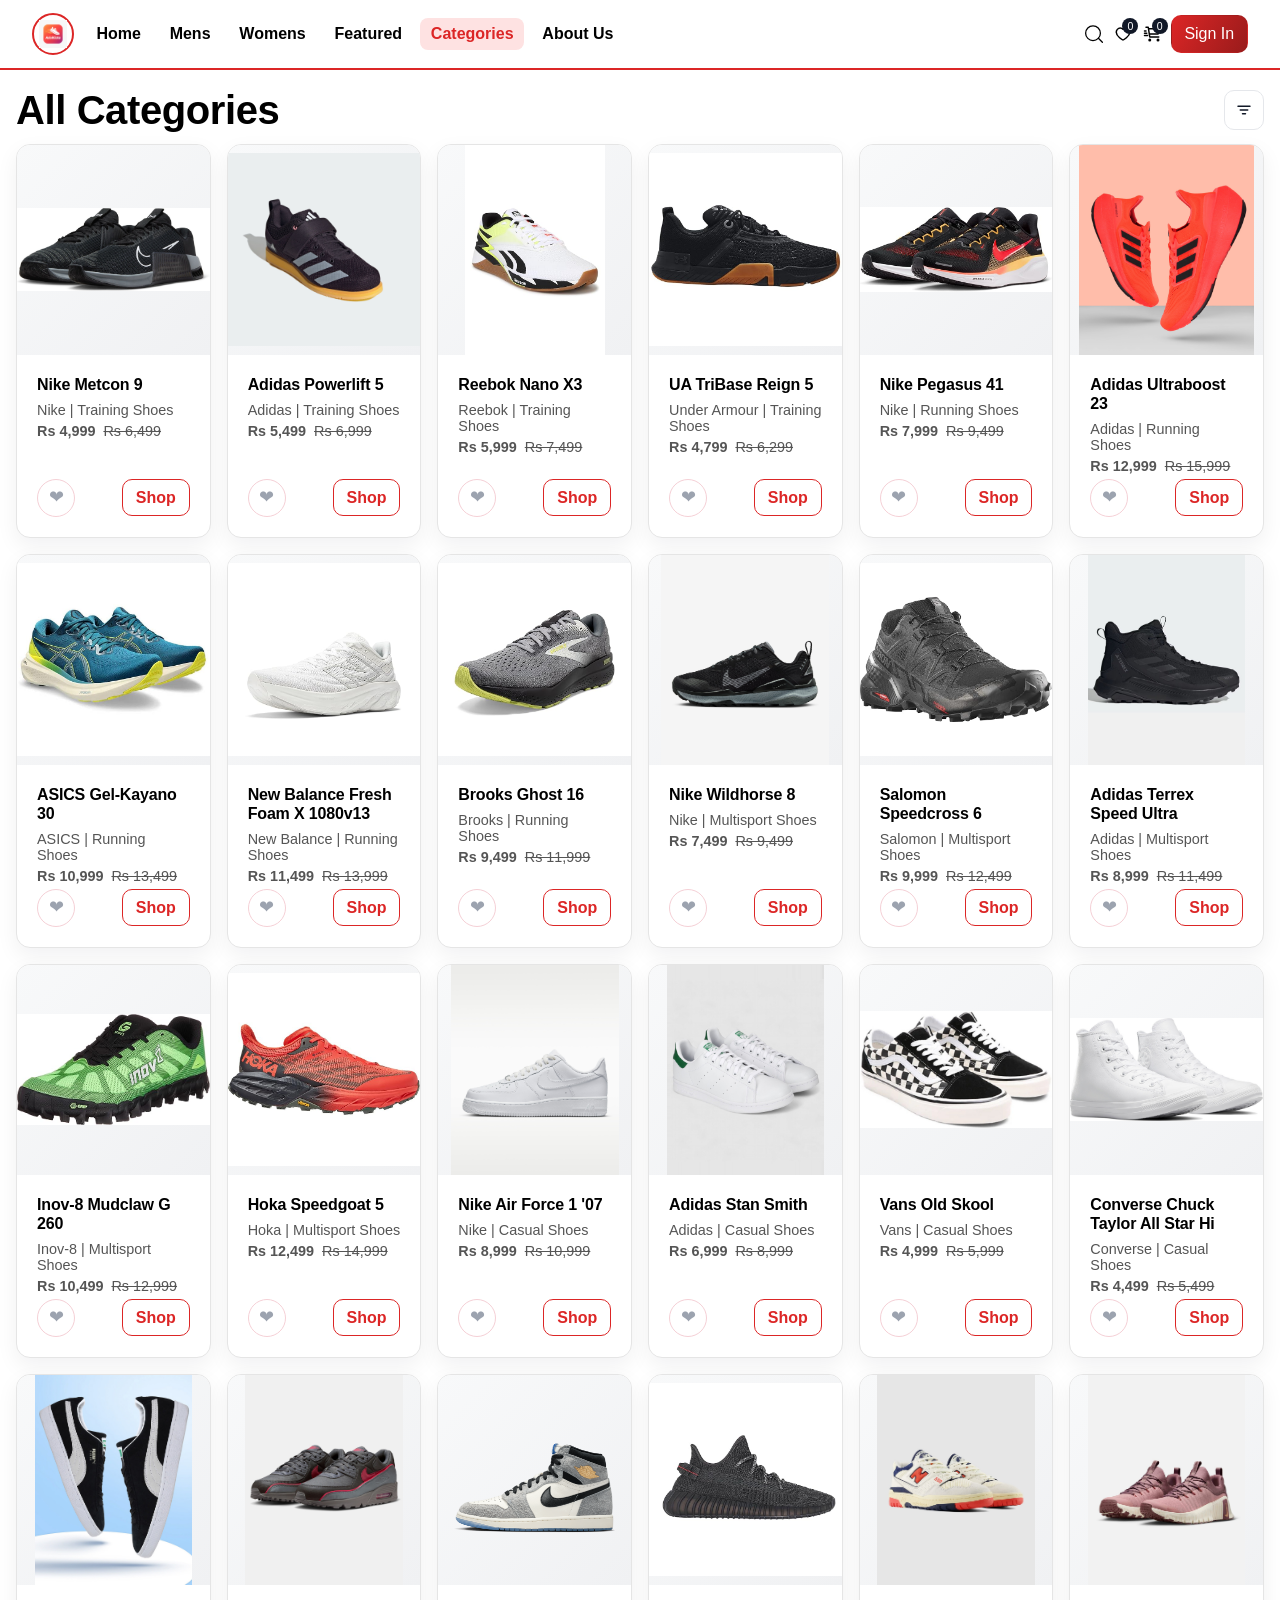
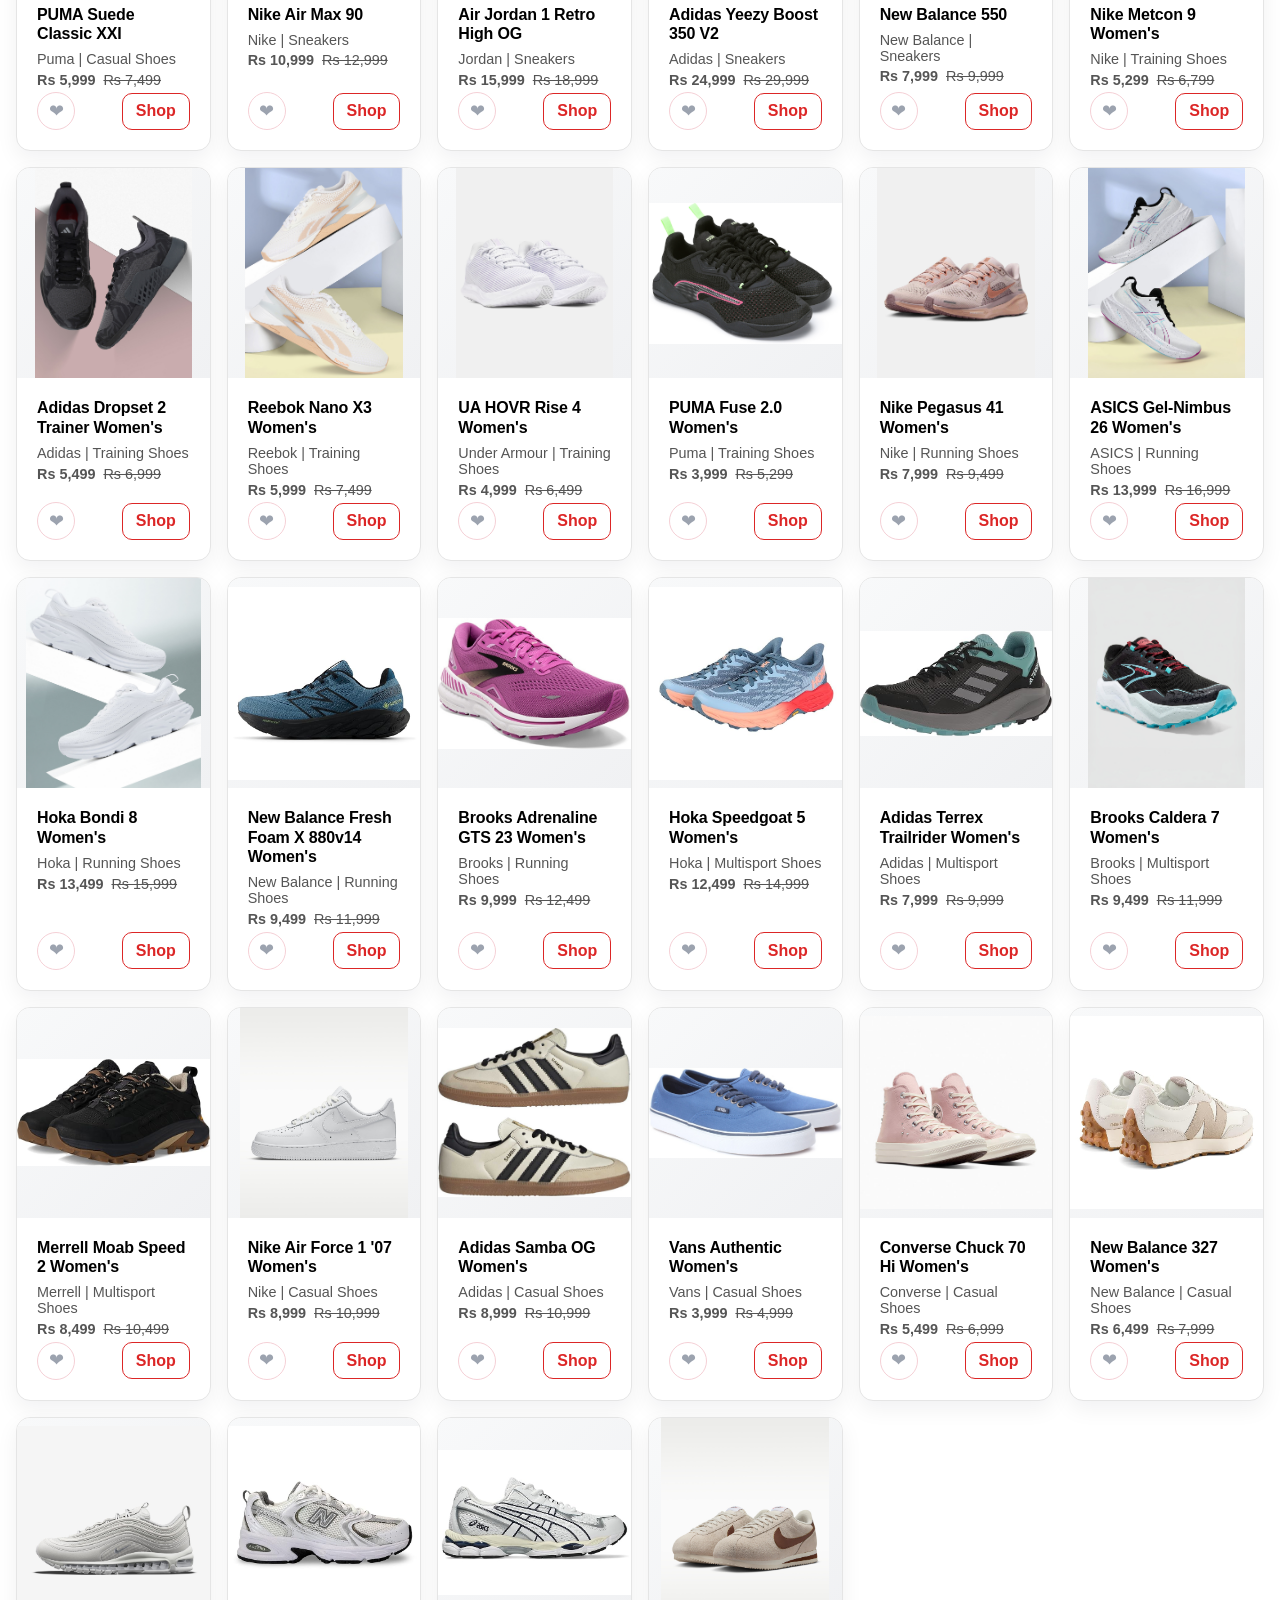
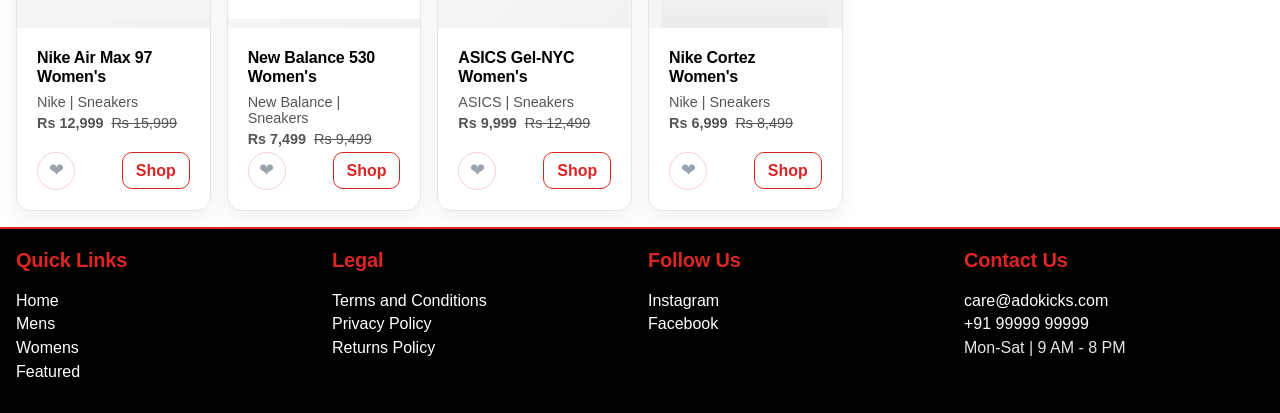
==== categories.html @ ba7ba2c5 "adokicks first commit" ====
<!DOCTYPE html>
<html lang="en">
<head>
  <meta charset="UTF-8">
  <meta name="viewport" content="width=device-width, initial-scale=1.0">
  <meta name="description" content="Browse Adokicks shoes by category.">
  <title>Adokicks | Categories</title>
  <link rel="icon" type="image/png" href="adokicks.png">
  <link rel="stylesheet" href="css/styles.css">
  <script src="js/app.js" defer></script>
</head>
<body data-page="categories">
  <a class="skip-link" href="#main-content">Skip to main content</a>
  <header id="app-header" role="banner" aria-label="Site header"></header>
  <main id="main-content" role="main" aria-label="Categories listing">
    <section class="catalog-layout" aria-label="All shoes catalog">
      <aside id="filter-panel" class="filter-panel" aria-label="Filter products"></aside>
      <section id="product-grid-section" aria-label="All products">
        <h1>All Categories</h1>
        <div id="product-grid" class="product-grid" role="list" aria-label="All shoes results"></div>
      </section>
    </section>
  </main>
  <footer id="app-footer" role="contentinfo" aria-label="Site footer"></footer>
</body>
</html>
---- css/styles.css ----
:root {
  --bg: #ffffff;
  --surface: #ffffff;
  --ink: #000000;
  --muted: #555555;
  --accent: #dc2626;
  --accent-dark: #991b1b;
  --warm: #dc2626;
  --line: #e5e5e5;
  --success: #1db758;
  --danger: #dc2626;
  --header-offset: 78px;
  --radius: 14px;
  --shadow: 0 12px 30px rgba(0, 0, 0, 0.15);
}

* {
  box-sizing: border-box;
}

html,
body {
  margin: 0;
  padding: 0;
  font-family: "Inter", -apple-system, BlinkMacSystemFont, "Segoe UI", sans-serif;
  background: #ffffff;
  color: var(--ink);
  min-height: 100%;
  overflow-x: hidden;
}

body {
  padding-top: var(--header-offset);
  min-height: 100svh;
  display: flex;
  flex-direction: column;
}

body.menu-open,
body.search-open {
  overflow: hidden;
}

img,
video {
  max-width: 100%;
  display: block;
}

button,
input,
select {
  font: inherit;
}

h1,
h2,
h3 {
  line-height: 1.2;
  font-weight: 700;
  letter-spacing: -0.01em;
}

h1 {
  font-size: clamp(1.75rem, 4vw, 2.5rem);
}

h2 {
  font-size: clamp(1.5rem, 3vw, 2rem);
}

h3 {
  font-size: clamp(1rem, 2vw, 1.25rem);
}

main {
  max-width: min(1480px, calc(100vw - 2rem));
  margin: 0 auto;
  padding: 1rem;
  flex: 1 0 auto;
  width: 100%;
}

.page-hero {
  margin-bottom: 1rem;
  padding: 1.1rem 1.2rem;
  border: 1px solid var(--line);
  border-radius: 18px;
  background: linear-gradient(135deg, #fff 0%, #fff5f5 100%);
  box-shadow: var(--shadow);
}

.page-hero h1,
.page-hero h2,
.page-hero p {
  margin: 0;
}

.eyebrow {
  text-transform: uppercase;
  letter-spacing: 0.12em;
  font-size: 0.72rem;
  font-weight: 700;
  color: var(--accent);
  margin-bottom: 0.35rem !important;
}

.page-subtitle {
  margin-top: 0.4rem !important;
  color: var(--muted);
  max-width: 60ch;
}

.checkout-hero,
.orders-hero {
  display: grid;
  gap: 0.35rem;
}

a {
  color: inherit;
  text-decoration: none;
}

.skip-link {
  position: absolute;
  left: -1000px;
  top: 0;
  background: var(--ink);
  color: #fff;
  padding: 0.5rem 0.75rem;
  z-index: 1001;
}

.skip-link:focus {
  left: 0.5rem;
  top: 0.5rem;
}

.search-backdrop,
.search-pop {
  position: fixed;
  z-index: 1102;
}

.search-backdrop {
  inset: 0;
  background: rgba(15, 23, 42, 0.42);
  backdrop-filter: blur(3px);
  z-index: 1101;
}

.search-pop {
  width: min(720px, calc(100vw - 2rem));
  left: 50%;
  top: calc(var(--header-offset) + 0.75rem);
  transform: translateX(-50%);
  padding: 0.9rem;
  border-radius: 16px;
  background: var(--surface);
  border: 1px solid var(--line);
  box-shadow: 0 16px 32px rgba(0, 0, 0, 0.08);
  display: grid;
  gap: 0.85rem;
}

.search-pop form,
.search-pop {
  min-width: 0;
}

.search-pop-head {
  display: flex;
  justify-content: space-between;
  gap: 0.85rem;
  align-items: flex-start;
}

.search-pop-kicker {
  margin: 0 0 0.25rem;
  text-transform: uppercase;
  letter-spacing: 0.14em;
  font-size: 0.68rem;
  font-weight: 700;
  color: var(--accent);
}

.search-pop-head h2 {
  margin: 0;
  font-size: 1.2rem;
}

.search-close-btn {
  flex: 0 0 auto;
}

.search-input-label {
  display: block;
  margin-bottom: 0.4rem;
  font-size: 0.88rem;
  font-weight: 700;
  color: #111827;
}

.search-input-shell {
  display: grid;
  grid-template-columns: 20px 1fr;
  gap: 0.55rem;
  align-items: center;
  border: 1px solid var(--line);
  border-radius: 12px;
  background: #fff;
  padding: 0.7rem 0.85rem;
}

.search-input-icon {
  width: 18px;
  height: 18px;
  object-fit: contain;
  opacity: 0.8;
}

.search-pop input {
  width: 100%;
  border: 0;
  border-radius: 0;
  padding: 0.45rem 0;
  outline: none;
  background: transparent;
}

.search-pop input:focus {
  outline: none;
}

.search-pop-actions {
  display: flex;
  gap: 0.65rem;
  flex-wrap: wrap;
}

.search-pop-actions .btn-primary {
  min-width: 120px;
}

.quick-results {
  margin-top: 0.25rem;
  max-height: 52vh;
  overflow: auto;
  display: grid;
  gap: 0.45rem;
}

.quick-item {
  border: 1px solid var(--line);
  border-radius: 12px;
  padding: 0.7rem;
  display: grid;
  grid-template-columns: 54px 1fr auto;
  gap: 0.75rem;
  align-items: center;
  background: #fff;
}

.quick-item img {
  width: 54px;
  height: 54px;
  object-fit: contain;
  object-position: center;
  background: #f8fafc;
  border-radius: 8px;
}

.search-empty {
  margin: 0;
  color: var(--muted);
  padding: 0.25rem 0;
}

.page-hero h1,
.page-hero h2,
.page-hero p {
  margin: 0;
}

.eyebrow {
  text-transform: uppercase;
  letter-spacing: 0.12em;
  font-size: 0.72rem;
  font-weight: 700;
  color: var(--accent);
  margin-bottom: 0.35rem !important;
}

.page-subtitle {
  margin-top: 0.4rem !important;
  color: var(--muted);
  max-width: 60ch;
}

.checkout-hero,
.orders-hero {
  display: grid;
  gap: 0.35rem;
}


a {
  color: inherit;
  text-decoration: none;
}

button,
input,
select {
  font: inherit;
}

.skip-link {
  position: absolute;
  left: -1000px;
  top: 0;
  background: var(--ink);
  color: #fff;
  padding: 0.5rem 0.75rem;
  z-index: 1001;
}

.skip-link:focus {
  left: 0.5rem;
  top: 0.5rem;
}

.site-header {
  position: fixed;
  top: 0;
  left: 0;
  right: 0;
  width: 100%;
  z-index: 1000;
  backdrop-filter: blur(10px);
  background: rgba(255, 255, 255, 0.95);
  border-bottom: 2px solid #dc2626;
}

.nav-inner,
.featured-container,
.footer-inner {
  width: min(100%, 1480px);
}

.nav-inner {
  max-width: min(1480px, calc(100vw - 2rem));
  margin: 0 auto;
  padding: 0.8rem 1rem;
  display: flex;
  align-items: center;
  justify-content: space-between;
  gap: 0.75rem;
}

.nav-brand {
  display: flex;
  align-items: center;
  gap: 0.65rem;
  min-width: 0;
}

.nav-desktop {
  display: flex;
  align-items: center;
  justify-content: space-between;
  gap: 1rem;
  flex: 1;
  min-width: 0;
}

.nav-mobile-actions {
  display: none;
  align-items: center;
  gap: 0.35rem;
  margin-left: auto;
}

.nav-links,
.nav-actions {
  display: flex;
  align-items: center;
  gap: 0.5rem;
}

.logo-link {
  display: inline-flex;
  align-items: center;
  justify-content: center;
  width: 42px;
  height: 42px;
  border-radius: 50%;
  border: 2px solid #dc2626;
  background: var(--surface);
}

.logo-link img {
  width: 28px;
  height: 28px;
  object-fit: contain;
}

.menu-toggle {
  display: none;
  width: 42px;
  height: 42px;
  border: 1px solid #f3cccc;
  border-radius: 12px;
  background: #fff;
  color: #991b1b;
  padding: 0;
}

.menu-toggle-lines {
  display: grid;
  gap: 4px;
  width: 18px;
}

.menu-toggle-lines span {
  height: 2px;
  border-radius: 999px;
  background: currentColor;
}

.nav-link {
  padding: 0.45rem 0.65rem;
  border-radius: 8px;
  color: #000000;
  font-weight: 600;
}

.nav-link.active,
.nav-link:hover,
.icon-btn:hover {
  background: #fee2e2;
  color: #dc2626;
}

.icon-btn,
.btn-primary,
.btn-secondary,
.btn-outline {
  border: 1px solid transparent;
  border-radius: 10px;
  padding: 0.55rem 0.8rem;
  cursor: pointer;
}

.icon-btn {
  background: transparent;
}

.nav-icon-btn {
  width: auto;
  height: auto;
  border-radius: 0;
  border: 0;
  color: #000000;
  background: transparent;
  display: inline-flex;
  align-items: center;
  justify-content: center;
  position: relative;
  font-size: 1rem;
  padding: 0.1rem;
}

.nav-icon-btn:hover {
  background: transparent;
}

.nav-mobile-icon {
  width: 38px;
  height: 38px;
  border-radius: 10px;
}

.nav-auth-icon .nav-icon-svg {
  width: 20px;
  height: 20px;
}

.mobile-menu-backdrop {
  position: fixed;
  inset: 0;
  background: rgba(15, 23, 42, 0.4);
  backdrop-filter: blur(2px);
  z-index: 1004;
}

.mobile-menu {
  position: fixed;
  left: 0;
  right: 0;
  top: var(--header-offset);
  max-height: calc(100vh - var(--header-offset));
  overflow: auto;
  z-index: 1008;
  background: #ffffff;
  border-bottom: 1px solid var(--line);
  box-shadow: 0 18px 36px rgba(15, 23, 42, 0.18);
  padding: 1rem;
  display: grid;
  gap: 1rem;
}

.mobile-menu-head {
  display: flex;
  justify-content: space-between;
  align-items: flex-start;
  gap: 0.75rem;
}

.mobile-menu-kicker {
  margin: 0 0 0.2rem;
  color: var(--accent);
  text-transform: uppercase;
  letter-spacing: 0.12em;
  font-size: 0.72rem;
  font-weight: 700;
}

.mobile-menu-head h2 {
  margin: 0;
}

.mobile-menu-links,
.mobile-menu-actions {
  display: grid;
  gap: 0.5rem;
}

.mobile-menu-link,
.mobile-menu-action {
  display: flex;
  align-items: center;
  justify-content: space-between;
  width: 100%;
  border: 1px solid var(--line);
  border-radius: 12px;
  background: #fff;
  padding: 0.9rem 1rem;
  color: #111827;
  font-weight: 700;
}

.mobile-menu-action.primary {
  background: linear-gradient(120deg, var(--accent), var(--accent-dark));
  color: #fff;
  border-color: transparent;
}

.mobile-menu-action.danger {
  border-color: #fca5a5;
  color: #991b1b;
}

.filter-mobile-bar {
  display: none;
}

.filter-mobile-actions {
  display: flex;
  align-items: center;
  gap: 0.45rem;
}

.filter-close-btn {
  padding: 0.38rem 0.62rem;
  border-radius: 999px;
  border-color: #cbd5e1;
  color: #334155;
  font-weight: 600;
  font-size: 0.82rem;
}

.filter-close-btn:hover {
  border-color: #94a3b8;
  color: #0f172a;
}

.filter-toggle-btn {
  white-space: nowrap;
}

.nav-icon-svg {
  width: 18px;
  height: 18px;
  object-fit: contain;
  display: block;
}

.icon-count {
  position: absolute;
  top: -5px;
  right: -5px;
  min-width: 16px;
  height: 16px;
  border-radius: 999px;
  font-size: 0.66rem;
  display: inline-grid;
  place-items: center;
  background: #111827;
  color: #fff;
  padding: 0 3px;
}

.btn-primary {
  background: linear-gradient(120deg, var(--accent), var(--accent-dark));
  color: #fff;
}

.btn-primary:hover {
  filter: brightness(1.05);
}

.btn-secondary {
  background: #ffffff;
  border-color: #dc2626;
  color: #dc2626;
  font-weight: 600;
}

.btn-outline {
  border-color: var(--line);
  background: transparent;
}

main {
  max-width: 1300px;
  margin: 0 auto;
  padding: 1rem;
}

h1,
h2,
h3 {
  line-height: 1.2;
  font-weight: 700;
  letter-spacing: -0.01em;
}

h1 {
  font-size: clamp(1.75rem, 4vw, 2.5rem);
}

h2 {
  font-size: clamp(1.5rem, 3vw, 2rem);
}

h3 {
  font-size: clamp(1rem, 2vw, 1.25rem);
}

.hero {
  border-radius: 18px;
  overflow: hidden;
  position: relative;
  min-height: 437px;
  box-shadow: var(--shadow);
  margin-bottom: 1.5rem;
}

.hero video {
  width: 100%;
  height: 100%;
  object-fit: cover;
  position: absolute;
  inset: 0;
}

.hero-overlay {
  position: relative;
  z-index: 2;
  padding: 2.2rem;
  min-height: 437px;
  background: linear-gradient(115deg, rgba(0, 0, 0, 0.75), rgba(220, 38, 38, 0.5));
  color: #fff;
  display: grid;
  align-content: end;
  gap: 0.35rem;
}

.hero-controls {
  display: flex;
  gap: 0.5rem;
}

.hero-overlay h1 {
  margin: 0;
}

.hero-overlay p {
  margin: 0;
}

.icon-toggle-btn {
  width: 44px;
  height: 44px;
  border-radius: 999px;
  border: 1px solid rgba(255, 255, 255, 0.6);
  background: rgba(16, 185, 129, 0.22);
  color: #fff;
  font-size: 1.05rem;
  display: inline-grid;
  place-items: center;
}

.section-card {
  background: var(--surface);
  border: 1px solid var(--line);
  border-radius: var(--radius);
  box-shadow: var(--shadow);
  padding: 1rem;
  margin-bottom: 1.2rem;
}

.about-strip {
  background: #1f1f1f;
  border-color: #dc2626;
  color: #ffffff;
  border-width: 2px;
}

.about-strip h2 {
  background: linear-gradient(90deg, #ffffff 0%, #dc2626 100%);
  -webkit-background-clip: text;
  -webkit-text-fill-color: transparent;
  background-clip: text;
  text-decoration: none;
  font-size: 1.8rem;
}

.about-strip p {
  color: #e5e5e5;
}

.trending-wrap {
  background: linear-gradient(135deg, #1f1f1f 0%, #2d2d2d 50%, #dc2626 100%);
  border-color: #dc2626;
}

.trending-wrap .trending-head h2 {
  color: #ffffff;
}

.trending-wrap .trending-head p {
  color: #e5e5e5;
}

.trending-head {
  display: flex;
  align-items: end;
  justify-content: space-between;
  gap: 1rem;
  margin-bottom: 0.9rem;
}

.trending-head h2 {
  margin: 0;
}

.trending-head p {
  margin: 0;
  color: var(--muted);
  font-weight: 600;
}

.trending-wrap .product-grid,
.trending-grid {
  grid-template-columns: repeat(4, minmax(0, 1fr));
}

.product-grid,
.featured-grid {
  display: grid;
  grid-template-columns: repeat(auto-fit, minmax(190px, 1fr));
  gap: 1rem;
}

.featured-grid {
  grid-template-columns: repeat(auto-fit, minmax(280px, 1fr));
  gap: 1.5rem;
}

/* Featured Section Styles */
.featured-section {
  background: linear-gradient(135deg, #f8f9fa 0%, #ffffff 100%);
  padding: 3rem 1rem;
  min-height: 100vh;
}

.featured-container {
  max-width: 1300px;
  margin: 0 auto;
}

.featured-hero {
  text-align: center;
  margin-bottom: 3rem;
  animation: fadeInDown 0.8s ease-out;
}

.featured-title {
  font-family: "Playfair Display", Georgia, serif;
  font-size: clamp(2rem, 5vw, 3.5rem);
  font-weight: 800;
  letter-spacing: -0.02em;
  margin: 0 0 0.5rem 0;
  background: linear-gradient(135deg, #dc2626 0%, #991b1b 100%);
  -webkit-background-clip: text;
  -webkit-text-fill-color: transparent;
  background-clip: text;
}

.featured-subtitle {
  font-size: 1.1rem;
  color: var(--muted);
  font-weight: 500;
  letter-spacing: 0.3px;
  margin: 0;
  max-width: 600px;
  margin-left: auto;
  margin-right: auto;
}

@keyframes fadeInDown {
  from {
    opacity: 0;
    transform: translateY(-20px);
  }
  to {
    opacity: 1;
    transform: translateY(0);
  }
}

.product-card {
  background: var(--surface);
  border: 1px solid var(--line);
  border-radius: 14px;
  overflow: hidden;
  box-shadow: 0 8px 22px rgba(17, 24, 39, 0.06);
  display: flex;
  flex-direction: column;
  height: 100%;
  transition: all 0.3s cubic-bezier(0.4, 0, 0.2, 1);
  position: relative;
}

.product-card:hover {
  box-shadow: 0 20px 40px rgba(17, 24, 39, 0.15);
  transform: translateY(-8px);
  border-color: #dc2626;
}

.product-card a {
  display: block;
}

.product-card img {
  width: 100%;
  height: 210px;
  object-fit: contain;
  object-position: center;
  background: linear-gradient(135deg, #f8f9fa 0%, #f0f1f3 100%);
  transition: all 0.3s ease;
}

.product-card:hover img {
  transform: scale(1.05);
}

.product-content {
  padding: 1.25rem;
  display: flex;
  flex-direction: column;
  flex: 1;
}

.product-content h3 {
  margin: 0 0 0.5rem 0;
  font-size: 1rem;
  font-weight: 600;
  color: var(--ink);
  letter-spacing: -0.01em;
}

.product-content p {
  margin: 0 0 0.3rem 0;
  font-size: 0.9rem;
  color: var(--muted);
  font-weight: 500;
}

.product-content .card-actions-row {
  margin-bottom: 0;
}

.card-actions-row {
  justify-content: space-between;
  margin-top: auto;
  display: flex;
  gap: 0.5rem;
  align-items: center;
}

.heart-btn {
  width: 38px;
  height: 38px;
  border-radius: 999px;
  border: 1px solid #f5d0d6;
  background: #fff;
  color: #9ca3af;
  cursor: pointer;
  font-size: 1.1rem;
  display: inline-grid;
  place-items: center;
  transition: transform 0.2s ease, color 0.2s ease, border-color 0.2s ease, background 0.2s ease;
}

.heart-btn:hover {
  transform: translateY(-1px) scale(1.03);
}

.heart-btn.active {
  color: #dc2626;
  background: #fee2e2;
  border-color: #fca5a5;
}

.price-line {
  display: flex;
  align-items: center;
  gap: 0.5rem;
}

.old-price {
  text-decoration: line-through;
  color: var(--muted);
  font-size: 0.9rem;
}

.catalog-layout {
  display: grid;
  grid-template-columns: 280px 1fr;
  gap: 1rem;
}

.catalog-title-row {
  display: flex;
  align-items: center;
  justify-content: space-between;
  gap: 0.8rem;
  margin-bottom: 0.6rem;
}

.catalog-title-row h1 {
  margin: 0;
}

.catalog-filter-toggle {
  display: inline-flex;
  width: 40px;
  height: 40px;
  border-radius: 10px;
  border: 1px solid #e5e7eb;
  background: #fff;
  align-items: center;
  justify-content: center;
  cursor: pointer;
  transition: border-color 0.2s ease, box-shadow 0.2s ease, transform 0.2s ease;
}

.catalog-filter-toggle img {
  width: 18px;
  height: 18px;
}

.catalog-filter-toggle:hover {
  border-color: #f87171;
  transform: translateY(-1px);
}

.catalog-filter-toggle:focus-visible {
  outline: 2px solid rgba(220, 38, 38, 0.2);
  border-color: #dc2626;
}

.filter-panel {
  position: sticky;
  top: 82px;
  align-self: start;
  border: 1px solid var(--line);
  background: linear-gradient(180deg, #ffffff 0%, #fff7f7 100%);
  border-radius: 16px;
  padding: 1rem;
  box-shadow: 0 12px 26px rgba(17, 24, 39, 0.08);
  max-height: calc(100vh - 96px);
  overflow-y: auto;
}
.filter-panel-head-actions {
  display: flex;
  align-items: center;
  gap: 0.45rem;
}
.filter-panel-backdrop {
  position: fixed;
  inset: 0;
  background: rgba(15, 23, 42, 0.36);
  backdrop-filter: blur(2px);
  z-index: 1103;
}

.filter-panel::-webkit-scrollbar {
  width: 7px;
}

.filter-panel::-webkit-scrollbar-track {
  background: transparent;
}

.filter-panel::-webkit-scrollbar-thumb {
  background: #d1d5db;
  border-radius: 999px;
}

.filter-panel::-webkit-scrollbar-thumb:hover {
  background: #9ca3af;
}

.filter-panel-head {
  display: flex;
  justify-content: space-between;
  align-items: center;
  gap: 0.5rem;
  margin-bottom: 0.85rem;
}

.filter-panel-head h2 {
  margin: 0;
  font-size: 1.05rem;
}

.filter-reset-btn {
  padding: 0.38rem 0.62rem;
  border-radius: 999px;
  border-color: #f0b4b4;
  color: #991b1b;
  font-weight: 600;
  font-size: 0.82rem;
}

.filter-group {
  margin-bottom: 1rem;
}

.filter-group:last-child {
  margin-bottom: 0;
}

.filter-group h3 {
  margin: 0 0 0.5rem;
  font-size: 0.92rem;
  letter-spacing: 0.01em;
}

.filter-group-range {
  border: 1px solid #f2d1d1;
  border-radius: 12px;
  padding: 0.7rem;
  background: #fff;
}

.range-value {
  margin: 0 0 0.4rem;
  color: #b91c1c;
  font-weight: 700;
}

#max-price {
  width: 100%;
  accent-color: #dc2626;
}

.range-scale {
  margin-top: 0.3rem;
  display: flex;
  justify-content: space-between;
  color: #6b7280;
  font-size: 0.76rem;
}

.checkbox-list {
  display: grid;
  gap: 0.4rem;
}

.filter-options-inline {
  display: grid;
  grid-template-columns: repeat(3, minmax(0, 1fr));
}

.filter-options-grid {
  display: grid;
  grid-template-columns: repeat(2, minmax(0, 1fr));
}

.filter-chip {
  position: relative;
}

.filter-chip input {
  position: absolute;
  opacity: 0;
  pointer-events: none;
}

.filter-chip span {
  display: inline-flex;
  align-items: center;
  justify-content: center;
  width: 100%;
  min-height: 36px;
  border: 1px solid #e5e7eb;
  border-radius: 10px;
  background: #fff;
  color: #4b5563;
  font-size: 0.82rem;
  font-weight: 600;
  padding: 0.35rem 0.45rem;
  text-align: center;
  cursor: pointer;
  transition: all 0.18s ease;
}

.filter-chip input:checked + span {
  border-color: #dc2626;
  background: #fee2e2;
  color: #991b1b;
}

.filter-chip span:hover {
  border-color: #fca5a5;
}

#signup-form .signup-grid {
  display: grid;
  grid-template-columns: 1fr 1fr;
  gap: 0.55rem 0.65rem;
}

#signup-form .auth-field {
  display: grid;
  gap: 0.35rem;
}

.banner-row {
  display: grid;
  gap: 1rem;
  margin-bottom: 1rem;
}

.gender-banner {
  min-height: 420px;
  border-radius: 16px;
  overflow: hidden;
  position: relative;
  color: #fff;
  border: 3px solid #dc2626;
}

.gender-banner::before {
  content: "";
  position: absolute;
  inset: 0;
  z-index: 2;
  background: linear-gradient(120deg, rgba(0, 0, 0, 0.7), rgba(0, 0, 0, 0.5));
}

.gender-banner img {
  position: absolute;
  top: 0;
  bottom: 0;
  width: 56%;
  height: 100%;
  object-fit: contain;
  object-position: center;
  z-index: 1;
}

.men-banner img {
  right: 0;
}

.women-banner img {
  left: 0;
}

.gender-banner .banner-text {
  position: relative;
  z-index: 3;
  padding: 1.5rem;
  min-height: 380px;
  display: grid;
  align-content: end;
  background: transparent;
  text-align: left;
  max-width: 100%;
  width: 100%;
  text-shadow: 0 2px 10px rgba(0, 0, 0, 0.4);
}

.men-banner .banner-text {
  padding-right: 48%;
}

.women-banner .banner-text {
  padding-left: 48%;
  text-align: right;
  
}

.about-strip {
  min-height: 0;
  border-radius: 16px;
  overflow: hidden;
  position: static;
}

.about-strip-grid {
  position: static;
  inset: auto;
  display: grid;
  grid-template-columns: 1fr 1fr 1fr;
  gap: 0.7rem;
  margin: 0.9rem 0;
}

.about-image-panel {
  position: relative;
  min-height: 230px;
  border-radius: 12px;
  overflow: hidden;
}

.about-strip-grid img {
  width: 100%;
  height: 100%;
  object-fit: cover;
  object-position: center;
  background: rgba(0, 0, 0, 0.18);
  filter: brightness(0.78) contrast(1.05);
}

.about-image-panel span {
  position: absolute;
  left: 50%;
  top: 50%;
  transform: translate(-50%, -50%);
  color: #fff;
  font-weight: 800;
  font-size: 1.4rem;
  letter-spacing: 0.05em;
  text-shadow: 0 4px 12px rgba(0, 0, 0, 0.8), 0 2px 4px rgba(0, 0, 0, 0.6);
  padding: 0.8rem 1.2rem;
  border-radius: 0;
  white-space: nowrap;
  text-align: center;
  background: transparent;
}

.about-strip-text {
  position: static;
  z-index: auto;
  color: inherit;
  padding: 0;
  max-width: none;
}

.benefits {
  display: grid;
  grid-template-columns: repeat(4, minmax(120px, 1fr));
  gap: 1rem;
}

.benefit {
  border: 2px solid #dc2626;
  border-radius: 12px;
  padding: 0.9rem;
  background: #ffffff;
  box-shadow: 0 4px 12px rgba(220, 38, 38, 0.1);
}

.benefit h3 {
  display: flex;
  align-items: center;
  justify-content: space-between;
  gap: 0.45rem;
  color: #dc2626;
  margin-bottom: 0.5rem;
}

.benefit-icon {
  width: 48px;
  height: 48px;
  flex-shrink: 0;
}

.benefit p {
  color: #555555;
  margin: 0;
}

.site-footer {
  border-top: 2px solid #dc2626;
  margin-top: 0;
  background: #000000;
  color: #e5e5e5;
}

.footer-inner {
  max-width: 1300px;
  margin: 0 auto;
  padding: 1.2rem 1rem 2rem;
  display: grid;
  grid-template-columns: repeat(4, 1fr);
  gap: 1rem;
}

.footer-inner h3 {
  margin-top: 0;
  color: #dc2626;
}

.footer-inner ul {
  list-style: none;
  margin: 0;
  padding: 0;
  display: grid;
  gap: 0.35rem;
}

.site-footer a {
  color: #ffffff;
}

.site-footer a:hover {
  color: #dc2626;
}


.cart-drawer,
.profile-menu {
  position: fixed;
  background: var(--surface);
  border: 1px solid var(--line);
  border-radius: 12px;
  box-shadow: var(--shadow);
  z-index: 1100;
}

.cart-drawer {
  right: 0;
  top: 0;
  width: min(420px, 95vw);
  height: 100vh;
  border-radius: 0;
  border: none;
  box-shadow: -4px 0 20px rgba(0, 0, 0, 0.15);
  display: grid;
  grid-template-rows: auto 1fr auto;
  animation: slideInRight 0.3s ease-out;
  z-index: 1100;
}

.cart-drawer.hidden {
  animation: slideOutRight 0.3s ease-out forwards;
}

@keyframes slideInRight {
  from {
    transform: translateX(100%);
    opacity: 0;
  }
  to {
    transform: translateX(0);
    opacity: 1;
  }
}

@keyframes slideOutRight {
  from {
    transform: translateX(0);
    opacity: 1;
  }
  to {
    transform: translateX(100%);
    opacity: 0;
  }
}

.drawer-head {
  padding: 1.25rem;
  border-bottom: 1px solid var(--line);
  display: flex;
  justify-content: space-between;
  align-items: center;
  background: linear-gradient(135deg, #f8f9fa 0%, #ffffff 100%);
}

.drawer-head-content {
  display: flex;
  align-items: center;
  gap: 0.75rem;
}

.drawer-head h2 {
  margin: 0;
  font-size: 1.25rem;
  font-weight: 700;
}

.cart-count-badge {
  background: #dc2626;
  color: #fff;
  border-radius: 999px;
  width: 24px;
  height: 24px;
  display: inline-flex;
  align-items: center;
  justify-content: center;
  font-size: 0.75rem;
  font-weight: 700;
}

.btn-close {
  width: 36px;
  height: 36px;
  border-radius: 6px;
  border: 1px solid var(--line);
  background: #fff;
  cursor: pointer;
  font-size: 1.25rem;
  display: flex;
  align-items: center;
  justify-content: center;
  transition: all 0.2s ease;
}

.btn-close:hover {
  background: #f5f5f5;
  border-color: #dc2626;
}

.drawer-foot {
  padding: 1.25rem;
  border-top: 1px solid var(--line);
  border-bottom: 0;
  background: #f8f9fa;
  display: grid;
  gap: 0.75rem;
}

.cart-items {
  overflow-y: auto;
  height: 100%;
  min-height: 0;
  max-height: none;
  align-content: start;
  grid-auto-rows: max-content;
  padding: 0.9rem;
  display: grid;
  gap: 0.5rem;
}

.cart-items::-webkit-scrollbar {
  width: 6px;
}

.cart-items::-webkit-scrollbar-track {
  background: transparent;
}

.cart-items::-webkit-scrollbar-thumb {
  background: #d1d5db;
  border-radius: 3px;
}

.cart-items::-webkit-scrollbar-thumb:hover {
  background: #9ca3af;
}

.empty-cart {
  display: flex;
  flex-direction: column;
  align-items: center;
  justify-content: center;
  height: 100%;
  text-align: center;
  color: var(--muted);
  padding: 2rem;
}

.empty-cart p {
  margin: 0.5rem 0;
  font-size: 1rem;
}

.empty-cart-subtext {
  font-size: 0.9rem !important;
  color: #9ca3af !important;
}

.cart-item {
  display: grid;
  grid-template-columns: 84px 1fr;
  gap: 0.8rem;
  padding: 0.7rem 0.75rem;
  border: 1px solid var(--line);
  border-radius: 12px;
  background: #fff;
  transition: all 0.2s ease;
  height: 130px;
  min-height: 130px;
  max-height: 130px;
  overflow: hidden;
}

.cart-item:hover {
  box-shadow: 0 2px 8px rgba(0, 0, 0, 0.08);
  border-color: #dc2626;
}

.cart-item-image {
  width: 84px;
  height: 84px;
  border-radius: 10px;
  overflow: hidden;
  background: #f8fafc;
  display: flex;
  align-items: center;
  justify-content: center;
  flex-shrink: 0;
}

.cart-item img {
  width: 100%;
  height: 100%;
  object-fit: contain;
  object-position: center;
}

.cart-item-content {
  display: grid;
  grid-template-rows: auto auto 1fr;
  gap: 0.45rem;
  min-width: 0;
  padding-bottom: 0.28rem;
}

.cart-item-header {
  display: flex;
  justify-content: space-between;
  align-items: flex-start;
  gap: 0.5rem;
}

.cart-item-header h3 {
  margin: 0;
  font-size: 0.92rem;
  font-weight: 600;
  line-height: 1.25;
  min-height: calc(0.92rem * 1.25 * 2);
  overflow: hidden;
  line-clamp: 2;
  display: -webkit-box;
  -webkit-line-clamp: 2;
  -webkit-box-orient: vertical;
}

.btn-remove {
  background: transparent;
  border: 1px solid #fee2e2;
  color: #dc2626;
  width: 24px;
  height: 24px;
  border-radius: 6px;
  cursor: pointer;
  font-size: 0.75rem;
  display: flex;
  align-items: center;
  justify-content: center;
  transition: all 0.2s ease;
  flex-shrink: 0;
  padding: 0;
}

.btn-remove:hover {
  background: #fee2e2;
}

.cart-item-meta {
  margin: 0;
  font-size: 0.82rem;
  color: var(--muted);
  line-height: 1.3;
}

.cart-item-footer {
  display: flex;
  justify-content: space-between;
  align-items: flex-end;
  gap: 0.55rem;
  margin: 0 0 0.2rem;
}

.qty-control {
  display: inline-flex;
  align-items: center;
  gap: 0.25rem;
  border: 1px solid var(--line);
  border-radius: 8px;
  background: #fff;
  padding: 0.25rem;
  margin-bottom: 0;
}

.qty-control button {
  width: 30px;
  height: 30px;
  border-radius: 4px;
  border: none;
  background: transparent;
  cursor: pointer;
  font-size: 1rem;
  color: var(--ink);
  display: flex;
  align-items: center;
  justify-content: center;
  transition: all 0.2s ease;
}

.qty-control button:hover {
  background: #f0f1f3;
  color: #dc2626;
}

.qty-value {
  display: inline-block;
  width: 26px;
  text-align: center;
  font-weight: 600;
  font-size: 0.88rem;
}

.cart-item-price {
  text-align: right;
  min-width: 78px;
  padding-left: 0.2rem;
}

.price-unit {
  margin: 0;
  font-size: 0.76rem;
  color: var(--muted);
}

.price-total {
  margin: 0;
  font-size: 0.98rem;
  font-weight: 700;
  color: #dc2626;
  line-height: 1.1;
}

.cart-summary {
  display: grid;
  gap: 0.5rem;
  padding-bottom: 0.75rem;
  border-bottom: 1px solid var(--line);
}

.summary-row {
  display: flex;
  justify-content: space-between;
  align-items: center;
  font-size: 0.95rem;
}

.summary-row strong {
  font-weight: 700;
  color: var(--ink);
}

.btn-checkout {
  width: 100%;
  padding: 0.9rem 1rem;
  font-size: 1rem;
  font-weight: 600;
}

.toast-wrap {
  position: fixed;
  right: 1rem;
  top: 1rem;
  z-index: 1200;
  display: grid;
  gap: 0.5rem;
}

.toast {
  padding: 0.75rem;
  border-radius: 10px;
  color: #fff;
  box-shadow: var(--shadow);
  max-width: 340px;
  background-color: #b91c1c;
}

.toast.error {
  background: var(--danger);
}

.toast.success {
  background: var(--success);
}

.product-detail {
  display: grid;
  grid-template-columns: 1fr 1fr;
  gap: 1rem;
  align-items: start;
}

.gallery {
  background: var(--surface);
  border: 1px solid var(--line);
  border-radius: 14px;
  overflow: hidden;
}

.gallery-main {
  position: relative;
}

.gallery-main img {
  width: 100%;
  height: 420px;
  object-fit: contain;
  object-position: center;
  background: #f8fafc;
}

.gallery-nav {
  position: absolute;
  inset: auto 0.4rem 0.4rem 0.4rem;
  display: flex;
  justify-content: space-between;
}

.thumb-row {
  display: grid;
  grid-template-columns: repeat(auto-fit, minmax(68px, 1fr));
  gap: 0.5rem;
  padding: 0.6rem;
}

.thumb-row button {
  border: 1px solid var(--line);
  background: transparent;
  border-radius: 8px;
  overflow: hidden;
  padding: 0;
}

.thumb-row img {
  width: 100%;
  height: 64px;
  object-fit: contain;
  object-position: center;
  background: #f8fafc;
}

.size-grid {
  display: flex;
  flex-wrap: wrap;
  gap: 0.45rem;
}

.search-pop,
.cart-drawer,
.profile-menu,
.toast-wrap,
.order-card,
.checkout-panel,
.orders-panel,
.order-summary,
.order-detail,
.orders-list,
.checkout-summary-card,
.order-detail-card,
.auth-section,
.confirmation,
.about-hero,
.about-values-wrap,
.growth-track,
.checkout-layout,
.orders-layout,
.product-detail,
.catalog-layout {
  min-width: 0;
}

.size-grid button {
  min-width: 48px;
  border: 1px solid var(--line);
  border-radius: 8px;
  background: #fff;
  padding: 0.4rem;
}

.size-grid button.selected {
  border-color: var(--accent);
  background: #ccfbf1;
}

body[data-page="product"] {
  background:
    radial-gradient(circle at 10% 12%, rgba(220, 38, 38, 0.1) 0%, rgba(220, 38, 38, 0) 28%),
    radial-gradient(circle at 88% 14%, rgba(17, 24, 39, 0.08) 0%, rgba(17, 24, 39, 0) 26%),
    linear-gradient(180deg, #fff8f7 0%, #ffffff 52%, #f8fafc 100%);
}

body[data-page="product"] main {
  max-width: min(1220px, calc(100vw - 2rem));
}

.product-info-card {
  border-radius: 18px;
  border: 1px solid #f1d8d8;
  background: linear-gradient(175deg, #ffffff 0%, #fff7f7 100%);
  box-shadow: 0 16px 30px rgba(17, 24, 39, 0.08);
  padding: 1.15rem;
  display: grid;
  gap: 0.7rem;
  font-family: "Segoe UI", "Inter", sans-serif;
}

.product-title {
  margin: 0;
  font-family: "Playfair Display", Georgia, serif;
  font-size: clamp(1.6rem, 2.4vw, 2.15rem);
  letter-spacing: -0.015em;
}

.product-price-line {
  margin: 0.15rem 0 0;
}

.product-price-line strong {
  font-size: 1.2rem;
}

.product-meta {
  margin: 0;
  color: #4b5563;
  font-size: 0.93rem;
  line-height: 1.45;
}

.product-section-title {
  margin: 0.35rem 0 0;
  font-size: 1.02rem;
  letter-spacing: 0.01em;
}


.product-size-grid {
  display: grid;
  grid-template-columns: repeat(auto-fit, minmax(58px, 1fr));
  gap: 0.5rem;
  margin-top: 0.15rem;
}

.product-size-pill {
  min-height: 42px;
  border: 1px solid #e5e7eb;
  border-radius: 10px;
  background: #ffffff;
  color: #374151;
  font-weight: 700;
  font-size: 0.88rem;
  cursor: pointer;
  transition: border-color 0.2s ease, background 0.2s ease, color 0.2s ease, transform 0.2s ease, box-shadow 0.2s ease;
}

.product-size-pill:hover {
  border-color: #fca5a5;
  transform: translateY(-1px);
}

.product-size-pill:focus-visible {
  outline: 2px solid rgba(220, 38, 38, 0.16);
  border-color: #dc2626;
}

.product-size-pill.is-active {
  border-color: #dc2626;
  background: linear-gradient(135deg, #fee2e2 0%, #fecaca 100%);
  color: #991b1b;
  box-shadow: 0 8px 16px rgba(220, 38, 38, 0.16);
}

.product-buy-row {
  display: grid;
  grid-template-columns: minmax(0, 1fr) 48px;
  gap: 0.6rem;
  align-items: stretch;
  margin-top: 0.15rem;
}

.product-buy-btn {
  min-height: 48px;
  white-space: nowrap;
  padding: 0.7rem 1rem;
  border-radius: 11px;
  font-weight: 700;
  letter-spacing: 0.01em;
  box-shadow: 0 10px 20px rgba(220, 38, 38, 0.2);
}

.product-buy-row .heart-btn {
  width: 48px;
  height: 48px;
  font-size: 1rem;
  border-color: #f3cccc;
}

.product-description-text {
  margin: 0;
  color: #374151;
  line-height: 1.65;
  font-size: 0.95rem;
}

@media (min-width: 1025px) {
  .product-detail {
    align-items: stretch;
    grid-auto-rows: 1fr;
  }

  .gallery,
  .product-info-card {
    height: 100%;
  }
}

.auth-section,
.confirmation {
  max-width: 640px;
  margin: 0 auto;
  border: 1px solid var(--line);
  border-radius: 16px;
  background: var(--surface);
  padding: 1rem;
}

body[data-page="auth"] {
  background:
    radial-gradient(circle at 14% 18%, rgba(220, 38, 38, 0.1) 0%, rgba(220, 38, 38, 0) 30%),
    radial-gradient(circle at 86% 12%, rgba(17, 24, 39, 0.08) 0%, rgba(17, 24, 39, 0) 26%),
    linear-gradient(180deg, #fff7f5 0%, #fff 56%, #f8fafc 100%);
}

.auth-shell {
  display: grid;
  grid-template-columns: 1fr 1fr;
  gap: 1rem;
  align-items: stretch;
}

.auth-intro {
  border-radius: 18px;
  border: 1px solid #f4d4d4;
  background: linear-gradient(145deg, #ffffff 0%, #fff2f2 100%);
  box-shadow: 0 20px 38px rgba(17, 24, 39, 0.08);
  height: 100%;
}

.auth-intro h1 {
  margin: 0;
  font-family: "Playfair Display", Georgia, serif;
  font-size: clamp(1.8rem, 3.2vw, 2.5rem);
}

.auth-intro p {
  margin: 0.55rem 0 0;
  color: #4b5563;
  line-height: 1.5;
}

.auth-points {
  margin: 0.9rem 0 0;
  padding-left: 1.1rem;
  display: grid;
  gap: 0.4rem;
  color: #374151;
}

.auth-section {
  max-width: none;
  border-radius: 18px;
  padding: 1.1rem;
  display: grid;
  gap: 0.9rem;
  box-shadow: 0 18px 36px rgba(17, 24, 39, 0.08);
}

.auth-toggle {
  border: 1px solid var(--line);
  border-radius: 12px;
  background: #f8fafc;
  padding: 0.25rem;
  display: grid;
  grid-template-columns: 1fr 1fr;
  gap: 0.25rem;
}

.toggle-btn {
  border: 0;
  border-radius: 8px;
  background: transparent;
  color: #4b5563;
  font-weight: 700;
  padding: 0.55rem 0.7rem;
  cursor: pointer;
  transition: all 0.2s ease;
}

.toggle-btn.active,
.toggle-btn[aria-selected="true"] {
  background: linear-gradient(120deg, var(--accent), var(--accent-dark));
  color: #fff;
  box-shadow: 0 8px 16px rgba(220, 38, 38, 0.25);
}

.auth-form {
  gap: 0.5rem;
}

.auth-form label {
  font-size: 0.88rem;
  font-weight: 600;
  color: #111827;
  margin-top: 0.1rem;
}

.auth-form input:focus {
  outline: 2px solid rgba(220, 38, 38, 0.16);
  border-color: var(--accent);
}

.auth-form .btn-primary {
  margin-top: 0.45rem;
  width: 100%;
}

body[data-page="about"] {
  background:
    radial-gradient(circle at 8% 10%, rgba(220, 38, 38, 0.12) 0%, rgba(220, 38, 38, 0) 28%),
    radial-gradient(circle at 92% 20%, rgba(17, 24, 39, 0.1) 0%, rgba(17, 24, 39, 0) 26%),
    linear-gradient(180deg, #fff8f6 0%, #fffdf8 52%, #f8fafc 100%);
}

body[data-page="about"] main {
  display: grid;
  gap: 1rem;
}

.about-hero {
  border: 1px solid #f0d4d4;
  border-radius: 20px;
  background: linear-gradient(135deg, rgba(255, 255, 255, 0.94) 0%, rgba(255, 243, 243, 0.98) 100%);
  box-shadow: 0 20px 40px rgba(17, 24, 39, 0.08);
  padding: 1.4rem;
}

.about-kicker {
  margin: 0 0 0.45rem;
  color: #b91c1c;
  text-transform: uppercase;
  letter-spacing: 0.12em;
  font-size: 0.72rem;
  font-weight: 700;
}

.about-hero-grid {
  display: grid;
  grid-template-columns: 1.25fr 0.75fr;
  gap: 1rem;
  align-items: start;
}

.about-hero h1 {
  margin: 0;
  font-family: "Playfair Display", Georgia, serif;
  font-size: clamp(2rem, 4vw, 3rem);
}

.about-hero p {
  margin: 0.5rem 0 0;
  color: #374151;
  max-width: 62ch;
  line-height: 1.55;
}

.about-hero-badge {
  border: 1px solid #fecaca;
  border-radius: 14px;
  background: #fff;
  padding: 0.9rem;
  display: grid;
  gap: 0.3rem;
  align-self: center;
}

.about-hero-badge strong {
  color: #991b1b;
  font-size: 1.05rem;
}

.about-hero-badge span {
  color: #4b5563;
  font-size: 0.9rem;
}

.about-metric-grid {
  display: grid;
  grid-template-columns: repeat(4, minmax(140px, 1fr));
  gap: 0.75rem;
}

.metric-card {
  border: 1px solid var(--line);
  border-radius: 14px;
  background: #fff;
  padding: 0.9rem;
}

.metric-label {
  margin: 0;
  color: #6b7280;
  font-size: 0.8rem;
}

.metric-card h2 {
  margin: 0.3rem 0 0;
  color: #111827;
  font-size: clamp(1.4rem, 2.8vw, 2rem);
}

.about-values-wrap h2 {
  margin: 0;
}

.about-values-grid {
  display: grid;
  grid-template-columns: repeat(3, minmax(160px, 1fr));
  gap: 0.8rem;
  margin-top: 0.25rem;
}

.value-card {
  border: 1px solid #e5e7eb;
  border-radius: 12px;
  background: linear-gradient(180deg, #fff, #fff8f8);
  padding: 0.85rem;
}

.value-card h3 {
  margin: 0 0 0.35rem;
  font-size: 1rem;
}

.value-card p {
  margin: 0;
  color: #4b5563;
  font-size: 0.9rem;
  line-height: 1.45;
}

.growth-track {
  padding: 1rem;
}

.growth-head h2 {
  margin: 0;
}

.growth-list {
  margin-top: 0.85rem;
  display: grid;
  gap: 0.75rem;
}

.growth-step {
  width: 100%;
  margin-bottom: 0;
  border-radius: 14px;
  background: #fff;
  border: 1px solid #e5e7eb;
  padding: 0.75rem;
  display: grid;
  grid-template-columns: 64px 1fr;
  gap: 0.75rem;
  align-items: start;
}

.growth-year {
  display: inline-grid;
  place-items: center;
  width: 64px;
  height: 64px;
  border-radius: 999px;
  background: #fee2e2;
  color: #991b1b;
  font-weight: 700;
  font-size: 0.9rem;
}

.growth-content {
  display: grid;
  grid-template-columns: 140px 1fr;
  gap: 0.75rem;
}

.growth-media img {
  width: 100%;
  height: 110px;
  object-fit: contain;
  object-position: center;
  border-radius: 10px;
  background: linear-gradient(140deg, #fff7ed, #f1f5f9);
}

.growth-copy h3 {
  margin: 0 0 0.35rem;
  font-size: 1rem;
}

.growth-copy p {
  margin: 0;
  color: #4b5563;
  line-height: 1.45;
}

.auth-form,
.checkout-form {
  display: grid;
  gap: 0.55rem;
}

.auth-form input,
.checkout-form input,
.search-pop input,
.checkout-form select {
  border: 1px solid var(--line);
  border-radius: 10px;
  padding: 0.65rem;
  background: #fff;
}

.checkout-layout,
.orders-layout {
  display: grid;
  grid-template-columns: 1.35fr 1fr;
  gap: 1rem;
  align-items: start;
}

body[data-page="orders"] .orders-layout {
  grid-template-columns: 1fr;
  gap: 0.9rem;
}

body[data-page="orders"] .orders-panel {
  max-width: none;
  padding: 1rem;
  max-height: none;
  overflow: visible;
}

body[data-page="orders"] .order-detail {
  padding: 0.7rem;
  position: static;
  top: auto;
}

.checkout-panel,
.orders-panel,
.order-summary,
.order-detail,
.orders-list,
.checkout-summary-card,
.order-detail-card {
  border: 1px solid var(--line);
  border-radius: 14px;
  padding: 1rem;
  background: var(--surface);
}

.checkout-section-head,
.checkout-summary-head,
.order-detail-head,
.order-card-head {
  display: flex;
  justify-content: space-between;
  align-items: flex-start;
  gap: 0.75rem;
}

.checkout-section-head h2,
.checkout-summary-head h2,
.order-detail-head h2 {
  margin: 0;
}

.checkout-section-head p,
.checkout-summary-head p,
.order-detail-head p {
  margin: 0;
  color: var(--muted);
}

.checkout-form label {
  font-size: 0.88rem;
  font-weight: 600;
  color: var(--ink);
  margin-top: 0.15rem;
}

.checkout-form input:focus,
.checkout-form select:focus {
  outline: 2px solid rgba(220, 38, 38, 0.18);
  border-color: var(--accent);
}

.checkout-form .btn-primary {
  margin-top: 0.45rem;
  width: 100%;
}

.checkout-summary-card {
  height: 100%;
}

.checkout-items-list,
.order-items-list {
  display: grid;
  gap: 0.65rem;
}

.checkout-item-card,
.order-item-card {
  display: grid;
  grid-template-columns: 72px 1fr;
  gap: 0.75rem;
  align-items: start;
  padding: 0.75rem;
  border: 1px solid var(--line);
  border-radius: 12px;
  background: #fff;
}

.checkout-item-card img,
.order-item-card img {
  width: 72px;
  height: 72px;
  border-radius: 8px;
  background: #f8fafc;
  object-fit: contain;
  object-position: center;
}

.checkout-item-body,
.order-item-body {
  display: grid;
  gap: 0.25rem;
}

.checkout-item-head,
.order-item-head {
  display: flex;
  justify-content: space-between;
  gap: 0.75rem;
  align-items: flex-start;
}

.checkout-item-head h3,
.order-item-head h4 {
  margin: 0;
  font-size: 0.98rem;
}

.checkout-item-body p,
.order-item-body p {
  margin: 0;
  font-size: 0.82rem;
  color: var(--muted);
}

.checkout-item-price,
.order-item-price {
  color: var(--accent) !important;
  font-weight: 600;
}

.checkout-pricing,
.order-total-bar {
  display: grid;
  gap: 0.5rem;
  padding-top: 0.35rem;
  border-top: 1px solid var(--line);
}

.checkout-note {
  margin: 0;
  color: var(--muted);
  font-size: 0.88rem;
}

.summary-row {
  display: flex;
  justify-content: space-between;
  align-items: center;
  gap: 1rem;
}

.summary-row strong,
.summary-row.total-row strong,
.checkout-item-head strong,
.order-item-head strong,
.order-card-total {
  font-weight: 700;
  color: var(--accent);
}

.checkout-empty,
.orders-empty,
.orders-empty-detail {
  display: grid;
  gap: 0.65rem;
  justify-items: start;
  padding: 0.35rem 0;
}

.checkout-empty h2,
.orders-empty h2,
.orders-empty-detail h2 {
  margin: 0;
}

.checkout-empty p,
.orders-empty p,
.orders-empty-detail p {
  margin: 0;
  color: var(--muted);
}

.orders-list {
  display: grid;
  gap: 0.65rem;
  max-height: none;
  overflow: visible;
  padding-right: 0;
}

.orders-list::-webkit-scrollbar {
  width: 6px;
}

.orders-list::-webkit-scrollbar-track {
  background: transparent;
}

.orders-list::-webkit-scrollbar-thumb {
  background: #d1d5db;
  border-radius: 999px;
}

.order-card {
  border: 1px solid var(--line);
  border-radius: 12px;
  padding: 0.85rem;
  cursor: pointer;
  background: #fff;
  display: grid;
  gap: 0.55rem;
  transition: all 0.2s ease;
}

.order-card-foot {
  display: flex;
  justify-content: space-between;
  align-items: center;
  gap: 0.8rem;
}

.order-view-btn {
  padding: 0.45rem 0.8rem;
  font-size: 0.82rem;
}

.order-card.is-active,
.order-card:hover {
  border-color: var(--accent);
  box-shadow: 0 8px 20px rgba(220, 38, 38, 0.1);
}

.order-card-label {
  margin: 0 0 0.15rem;
  font-size: 0.72rem;
  letter-spacing: 0.08em;
  text-transform: uppercase;
  color: var(--muted);
}

.order-card h3 {
  margin: 0;
  font-size: 0.98rem;
}

.order-card-meta {
  display: flex;
  flex-wrap: wrap;
  gap: 0.35rem 0.65rem;
  color: var(--muted);
  font-size: 0.82rem;
}

.order-status-pill {
  display: inline-flex;
  align-items: center;
  justify-content: center;
  padding: 0.3rem 0.55rem;
  border-radius: 999px;
  background: #fee2e2;
  color: var(--accent);
  font-size: 0.72rem;
  font-weight: 700;
  white-space: nowrap;
}

.order-detail-card {
  height: 100%;
}

.order-detail-grid {
  display: grid;
  grid-template-columns: 1.2fr 0.9fr;
  gap: 0.9rem;
}

body[data-page="orders"] .orders-hero {
  padding: 1rem 1.1rem;
}

body[data-page="orders"] .orders-hero h1 {
  font-size: clamp(1.6rem, 3vw, 2.2rem);
}

body[data-page="orders"] .orders-hero .page-subtitle {
  max-width: 52ch;
}

body[data-page="orders"] .orders-panel .checkout-section-head {
  display: grid;
  grid-template-columns: auto 1fr;
  align-items: center;
  gap: 0.55rem;
  margin-bottom: 0.55rem;
}

body[data-page="orders"] .orders-panel .checkout-section-head h2 {
  font-size: 1.05rem;
}

body[data-page="orders"] .orders-panel .checkout-section-head p {
  font-size: 0.8rem;
  max-width: 30ch;
}

body[data-page="orders"] .orders-list {
  gap: 0.4rem;
}

body[data-page="orders"] .order-detail-card {
  padding: 1rem;
}

body[data-page="orders"] .order-detail-head h2 {
  font-size: clamp(1.3rem, 2.6vw, 1.75rem);
}

body[data-page="orders"] .order-item-card {
  padding: 0.8rem;
}

body[data-page="orders"] .order-item-card img {
  width: 76px;
  height: 76px;
}

body[data-page="orders"] .order-item-head h4 {
  font-size: 0.95rem;
}

body[data-page="orders"] .order-item-body p {
  font-size: 0.8rem;
}

body[data-page="orders"] .order-total-bar {
  gap: 0.35rem;
}

.filter-desktop-form {
  display: grid;
}

.filter-mobile-form {
  display: none;
}

.filter-select-field {
  display: grid;
  gap: 0.45rem;
  position: relative;
}

.filter-select-field span {
  font-size: 0.88rem;
  font-weight: 700;
  color: #111827;
  display: inline-flex;
  align-items: center;
  gap: 0.4rem;
}

.filter-select-field span::before {
  content: "";
  width: 14px;
  height: 14px;
  background: url("../assests/icons/filter-svgrepo-com.svg") center / contain no-repeat;
  flex: 0 0 14px;
}

.filter-select-field::after {
  content: "⌄";
  position: absolute;
  right: 0.95rem;
  top: 2.62rem;
  color: #6b7280;
  pointer-events: none;
  font-size: 0.95rem;
  font-weight: 700;
  transition: transform 0.2s ease, color 0.2s ease;
}

.filter-select {
  width: 100%;
  border: 1px solid #d1d5db;
  border-radius: 12px;
  background: linear-gradient(180deg, #ffffff 0%, #fafafa 100%);
  padding: 0.76rem 2.2rem 0.76rem 0.95rem;
  color: #111827;
  font-size: 0.9rem;
  font-weight: 600;
  line-height: 1.25;
  appearance: none;
  min-height: 48px;
  box-shadow: inset 0 1px 0 rgba(255, 255, 255, 0.8);
  transition: border-color 0.2s ease, box-shadow 0.2s ease, background 0.2s ease;
}

.filter-select[multiple] {
  padding-right: 0.95rem;
}

.filter-select:focus {
  outline: 2px solid rgba(220, 38, 38, 0.14);
  border-color: var(--accent);
  box-shadow: 0 0 0 3px rgba(220, 38, 38, 0.12);
  background: #fff;
}

.filter-select:hover {
  border-color: #f87171;
  background: #fff;
}

.filter-select-field:focus-within::after {
  color: #b91c1c;
  transform: translateY(1px);
}

.filter-select option {
  padding: 0.5rem;
  font-weight: 600;
}

.order-block,
.order-address-card {
  border: 1px solid var(--line);
  border-radius: 12px;
  padding: 0.85rem;
  background: #fff;
}

.order-block h3,
.order-address-card h3 {
  margin: 0 0 0.65rem;
}

.order-address-card p {
  margin: 0 0 0.35rem;
  color: var(--muted);
}

.hidden {
  display: none !important;
}

.checkmark {
  width: 64px;
  height: 64px;
  border-radius: 50%;
  display: grid;
  place-items: center;
  margin: 0 auto 0.8rem;
  font-size: 2rem;
  background: #dcfce7;
  color: var(--success);
}

.profile-wrap {
  position: relative;
}

.profile-avatar {
  width: 36px;
  height: 36px;
  border-radius: 50%;
  border: 1px solid var(--line);
  background: #fff;
  font-weight: 700;
}

.profile-menu {
  right: 1rem;
  top: 66px;
  width: 170px;
  padding: 0.4rem;
}

.profile-menu button,
.profile-menu a {
  display: block;
  width: 100%;
  text-align: left;
  padding: 0.5rem;
  border: 0;
  background: transparent;
  border-radius: 8px;
}

.profile-menu button:hover,
.profile-menu a:hover {
  background: #f0fdfa;
}

@media (max-width: 1024px) {
  .nav-inner {
    position: relative;
    min-height: 52px;
  }

  .nav-brand {
    position: absolute;
    left: 50%;
    transform: translateX(-50%);
    z-index: 1;
  }

  .nav-mobile-actions {
    width: 100%;
    margin-left: 0;
    justify-content: flex-start;
  }

  #mobile-menu-btn {
    order: 1;
  }

  #open-search-mobile {
    order: 2;
  }

  .nav-mobile-actions .nav-auth-icon,
  .nav-mobile-actions #profile-btn-mobile {
    order: 3;
    margin-left: auto;
  }

  #open-cart-mobile {
    order: 4;
  }

  .nav-desktop {
    display: none;
  }

  .nav-brand {
    width: auto;
    flex: 0 0 auto;
  }

  .nav-mobile-actions {
    display: inline-flex;
  }

  .menu-toggle {
    display: inline-flex;
    align-items: center;
    justify-content: center;
  }

  .nav-inner {
    padding: 0.7rem 0.85rem;
    justify-content: space-between;
  }

  .catalog-layout {
    grid-template-columns: 1fr;
  }

  .catalog-filter-toggle {
    display: inline-flex;
    margin-left: auto;
  }

  .filter-desktop-form {
    display: none;
  }

  .filter-mobile-form {
    display: grid;
    gap: 0.8rem;
  }

  .mobile-filter-group {
    border: 1px solid #f2d1d1;
    border-radius: 13px;
    background: linear-gradient(180deg, #ffffff 0%, #fff8f8 100%);
    padding: 0.62rem;
    display: grid;
    gap: 0.45rem;
  }

  .mobile-filter-label {
    margin: 0;
    font-size: 0.88rem;
    font-weight: 700;
    color: #111827;
  }

  .mobile-filter-dropdown-trigger {
    width: 100%;
    border: 1px solid #ebcaca;
    border-radius: 11px;
    background: #fff;
    color: #111827;
    min-height: 46px;
    padding: 0.68rem 2.2rem 0.68rem 0.9rem;
    font-size: 0.9rem;
    font-weight: 600;
    text-align: left;
    position: relative;
    cursor: pointer;
    transition: border-color 0.2s ease, box-shadow 0.2s ease;
  }

  .mobile-filter-dropdown-trigger::after {
    content: "⌄";
    position: absolute;
    right: 0.85rem;
    top: 50%;
    transform: translateY(-50%);
    color: #6b7280;
    font-size: 0.95rem;
    font-weight: 700;
    transition: transform 0.2s ease;
  }

  .mobile-filter-dropdown-trigger[aria-expanded="true"]::after {
    transform: translateY(-50%) rotate(180deg);
  }

  .mobile-filter-dropdown-trigger:focus-visible {
    outline: 2px solid rgba(220, 38, 38, 0.16);
    border-color: #dc2626;
    box-shadow: 0 0 0 3px rgba(220, 38, 38, 0.12);
  }

  .mobile-filter-dropdown-list {
    margin-top: 0.2rem;
    border: 1px solid #ebcaca;
    border-radius: 11px;
    background: #fff;
    max-height: 220px;
    overflow-y: auto;
    padding: 0.35rem;
    display: grid;
    gap: 0.35rem;
  }

  .mobile-filter-option {
    border: 1px solid #e5e7eb;
    border-radius: 9px;
    background: #fff;
    color: #374151;
    font-size: 0.86rem;
    font-weight: 600;
    line-height: 1.2;
    min-height: 38px;
    padding: 0.42rem 0.6rem;
    text-align: left;
    cursor: pointer;
    transition: border-color 0.2s ease, background 0.2s ease, color 0.2s ease, transform 0.2s ease;
  }

  .mobile-filter-option:hover {
    border-color: #fca5a5;
    transform: translateY(-1px);
  }

  .mobile-filter-option:focus-visible {
    outline: 2px solid rgba(220, 38, 38, 0.18);
    border-color: #dc2626;
  }

  .mobile-filter-option.is-active {
    border-color: #dc2626;
    background: #fee2e2;
    color: #991b1b;
    box-shadow: 0 4px 10px rgba(220, 38, 38, 0.15);
  }

  .filter-mobile-bar {
    display: flex;
    align-items: center;
    justify-content: space-between;
    gap: 0.75rem;
    margin-bottom: 0.4rem;
  }

  .filter-mobile-actions {
    flex-wrap: wrap;
    justify-content: flex-end;
  }

  .filter-mobile-bar h2 {
    margin: 0;
    font-size: 1rem;
  }

  .filter-mobile-kicker {
    margin: 0 0 0.2rem;
    color: var(--accent);
    text-transform: uppercase;
    letter-spacing: 0.12em;
    font-size: 0.68rem;
    font-weight: 700;
  }

  .filter-panel {
    position: static;
    max-height: none;
    overflow: visible;
    display: grid;
    gap: 0.8rem;
  }

  .filter-panel.filter-panel-collapsed {
    display: none;
  }

  .filter-panel-head {
    display: none;
  }

  .filter-options-grid,
  .filter-options-inline {
    grid-template-columns: repeat(2, minmax(0, 1fr));
  }

  .product-grid {
    grid-template-columns: repeat(auto-fit, minmax(180px, 1fr));
  }

  .trending-wrap .product-grid,
  .trending-grid {
    grid-template-columns: repeat(3, minmax(0, 1fr));
  }

  .featured-grid {
    grid-template-columns: repeat(auto-fit, minmax(220px, 1fr));
  }

  .product-card img {
    height: 188px;
    padding: 0.35rem;
  }

  .gallery-main img {
    height: 360px;
  }

  .gender-banner {
    min-height: 380px;
  }

  .gender-banner .banner-text {
    min-height: 330px;
  }

  .about-strip-grid {
    grid-template-columns: repeat(3, minmax(0, 1fr));
  }

  .about-image-panel {
    min-height: 145px;
  }

  .about-image-panel span {
    font-size: 0.88rem;
    padding: 0.45rem 0.7rem;
  }

  .checkout-layout,
  .orders-layout,
  .product-detail,
  .auth-shell,
  .order-detail-grid {
    grid-template-columns: 1fr;
  }

  .auth-intro,
  .auth-section {
    width: 100%;
    max-width: 100%;
    margin: 0;
  }

  body[data-page="orders"] .orders-panel {
    max-width: none;
    width: 100%;
    max-height: none;
    overflow: visible;
  }

  body[data-page="orders"] .orders-list {
    max-height: none;
    overflow: visible;
  }

  body[data-page="orders"] .order-detail {
    position: static;
    top: auto;
  }

  .about-hero-grid,
  .about-values-grid,
  .growth-content {
    grid-template-columns: 1fr;
  }

  .about-metric-grid {
    grid-template-columns: repeat(2, minmax(120px, 1fr));
  }

  .footer-inner {
    grid-template-columns: repeat(2, minmax(0, 1fr));
  }

  .benefits {
    grid-template-columns: repeat(2, minmax(120px, 1fr));
  }

  .about-strip-grid {
    grid-template-columns: repeat(3, minmax(0, 1fr));
    gap: 0.55rem;
  }

  .checkout-item-card,
  .order-item-card,
  .quick-item,
  .growth-step {
    grid-template-columns: 1fr;
  }

  .search-pop {
    width: min(760px, calc(100vw - 1rem));
  }

  .quick-results {
    max-height: 48vh;
  }
}

@media (min-width: 1025px) {
  .catalog-layout {
    grid-template-columns: 1fr;
  }

.filter-panel {
  position: fixed;
  top: 0;
  left: 0;
  width: min(380px, 92vw);
  height: 100vh;
  max-height: none;
  overflow-y: auto;
  border-radius: 0;
  border: none;
  border-right: 1px solid var(--line);
  box-shadow: 4px 0 20px rgba(0, 0, 0, 0.15);
  padding: calc(var(--header-offset) + 0.8rem) 1rem 1rem;
  z-index: 1104;
  animation: slideInLeft 0.3s ease-out;
}

.filter-panel.filter-panel-collapsed {
  display: none;
}

@keyframes slideInLeft {
  from {
    transform: translateX(-100%);
    opacity: 0;
  }
  to {
    transform: translateX(0);
    opacity: 1;
  }
}
}

@media (max-width: 680px) {
  main {
    padding: 0.75rem;
  }

  .page-hero,
  .about-hero,
  .auth-section,
  .checkout-panel,
  .orders-panel,
  .order-summary,
  .order-detail,
  .checkout-summary-card,
  .order-detail-card,
  .product-detail,
  .catalog-layout {
    border-radius: 14px;
  }

  .nav-inner {
    padding: 0.65rem 0.75rem;
    gap: 0.45rem;
  }

  .nav-mobile-actions {
    gap: 0.25rem;
  }

  .logo-link {
    width: 38px;
    height: 38px;
  }

  .logo-link img {
    width: 24px;
    height: 24px;
  }

  .menu-toggle {
    width: 38px;
    height: 38px;
    border-radius: 10px;
  }

  .nav-mobile-icon {
    width: 36px;
    height: 36px;
  }

  .nav-auth-icon .nav-icon-svg {
    width: 18px;
    height: 18px;
  }

  .search-pop {
    width: calc(100vw - 0.75rem);
    top: calc(var(--header-offset) + 0.35rem);
    padding: 0.8rem;
    border-radius: 14px;
  }

  .search-pop-head {
    gap: 0.6rem;
  }

  .search-pop-head h2 {
    font-size: 1.08rem;
  }

  .search-pop-actions {
    display: grid;
    grid-template-columns: 1fr;
  }

  .quick-item {
    grid-template-columns: 48px 1fr auto;
    gap: 0.6rem;
  }

  .quick-item img {
    width: 48px;
    height: 48px;
  }

  .mobile-menu {
    padding: 0.85rem;
  }

  .mobile-menu-links,
  .mobile-menu-actions {
    gap: 0.45rem;
  }

  .mobile-menu-link,
  .mobile-menu-action {
    padding: 0.8rem 0.9rem;
  }

  .filter-mobile-bar {
    flex-direction: column;
    align-items: stretch;
  }

  .filter-toggle-btn {
    width: 100%;
  }

  .mobile-filter-dropdown-list {
    max-height: 190px;
  }

  .filter-options-grid,
  .filter-options-inline {
    grid-template-columns: repeat(2, minmax(0, 1fr));
  }

  .product-grid,
  .featured-grid {
    grid-template-columns: repeat(2, minmax(0, 1fr));
    gap: 0.75rem;
  }

  .trending-wrap .product-grid,
  .trending-grid {
    grid-template-columns: repeat(2, minmax(0, 1fr));
  }

  .product-content {
    padding: 0.9rem;
  }

  .product-card img {
    height: 155px;
  }

  .gallery-main img {
    height: 300px;
  }

  .gender-banner {
    min-height: 290px;
  }

  .gender-banner .banner-text {
    min-height: 250px;
  }

  .hero-overlay {
    padding: 1.2rem;
  }

  .gender-banner img {
    width: 74%;
    opacity: 0.95;
  }

  .men-banner .banner-text,
  .women-banner .banner-text {
    padding-left: 1rem;
    padding-right: 1rem;
  }

  .checkout-section-head,
  .checkout-summary-head,
  .order-detail-head,
  .order-card-head {
    flex-direction: column;
  }

  .auth-intro,
  .auth-section {
    padding: 0.9rem;
  }

  #signup-form .signup-grid {
    grid-template-columns: 1fr;
  }

  .about-metric-grid,
  .benefits,
  .footer-inner,
  .about-strip-grid {
    grid-template-columns: 1fr;
  }

  .hero,
  .hero-overlay {
    min-height: calc(95svh - var(--header-offset) - 0.9rem);
  }

  .checkout-item-card img,
  .order-item-card img,
  .quick-item img {
    width: 100%;
    height: 150px;
  }

  .summary-row,
  .checkout-item-head,
  .order-item-head,
  .checkout-section-head,
  .checkout-summary-head,
  .order-detail-head,
  .order-card-head {
    align-items: flex-start;
  }

  .order-card-meta {
    gap: 0.35rem 0.6rem;
  }

  .growth-year {
    width: auto;
    height: auto;
    padding: 0.35rem 0.55rem;
    justify-self: start;
    border-radius: 999px;
  }

  .cart-items {
    height: 100%;
    min-height: 0;
    max-height: none;
    padding: 0.65rem;
    gap: 0.5rem;
  }

  .cart-item {
    height: 124px;
    min-height: 124px;
    max-height: 124px;
    padding: 0.62rem;
    gap: 0.55rem;
    grid-template-columns: 76px 1fr;
  }

  .cart-item-image {
    width: 76px;
    height: 76px;
  }

  .cart-item-header h3 {
    font-size: 0.88rem;
    min-height: calc(0.88rem * 1.25 * 2);
  }

  .cart-item-footer {
    gap: 0.25rem;
    margin-bottom: 0.16rem;
  }

  .qty-control {
    padding: 0.16rem;
  }

  .qty-control button {
    width: 24px;
    height: 24px;
  }

}

@media (max-width: 480px) {
  .product-grid,
  .featured-grid {
    grid-template-columns: 1fr;
  }

  .trending-wrap .product-grid,
  .trending-grid {
    grid-template-columns: 1fr;
  }

  .filter-options-grid,
  .filter-options-inline {
    grid-template-columns: 1fr;
  }

  .product-card img {
    height: 196px;
    padding: 0.45rem;
  }

  .gallery-main img {
    height: 260px;
  }

  .hero,
  .hero-overlay {
    min-height: calc(95svh - var(--header-offset) - 0.55rem);
  }

  .gender-banner {
    min-height: 255px;
  }

  .gender-banner img {
    width: 80%;
  }

  .gender-banner .banner-text {
    min-height: 215px;
  }

  .about-image-panel {
    min-height: 140px;
  }

  .mobile-menu-link,
  .mobile-menu-action {
    font-size: 0.92rem;
  }
}

@media (min-width: 1440px) {
  :root {
    --header-offset: 84px;
  }

  main {
    max-width: min(1680px, calc(100vw - 3rem));
    padding: 1.25rem 1.5rem;
  }

  .nav-inner,
  .featured-container,
  .footer-inner {
    width: min(100%, 1680px);
  }

  .product-grid {
    grid-template-columns: repeat(auto-fit, minmax(210px, 1fr));
  }

  .featured-grid {
    grid-template-columns: repeat(auto-fit, minmax(300px, 1fr));
  }

  .trending-wrap .product-grid,
  .trending-grid {
    grid-template-columns: repeat(6, minmax(0, 1fr));
  }

  .gallery-main img {
    height: 480px;
  }

  .gender-banner {
    min-height: 420px;
  }

  .about-hero,
  .auth-section,
  .checkout-panel,
  .orders-panel,
  .order-summary,
  .order-detail,
  .checkout-summary-card,
  .order-detail-card {
    padding: 1.2rem;
  }
}

@media (min-width: 1920px) {
  :root {
    --header-offset: 88px;
  }

  main {
    max-width: min(1800px, calc(100vw - 4rem));
  }

  .nav-inner,
  .featured-container,
  .footer-inner {
    width: min(100%, 1800px);
  }

  .product-grid {
    grid-template-columns: repeat(auto-fit, minmax(230px, 1fr));
  }

  .featured-grid {
    grid-template-columns: repeat(auto-fit, minmax(330px, 1fr));
  }

  .trending-wrap .product-grid,
  .trending-grid {
    grid-template-columns: repeat(6, minmax(0, 1fr));
  }

  .hero,
  .hero-overlay {
    min-height: 399px;
  }
}
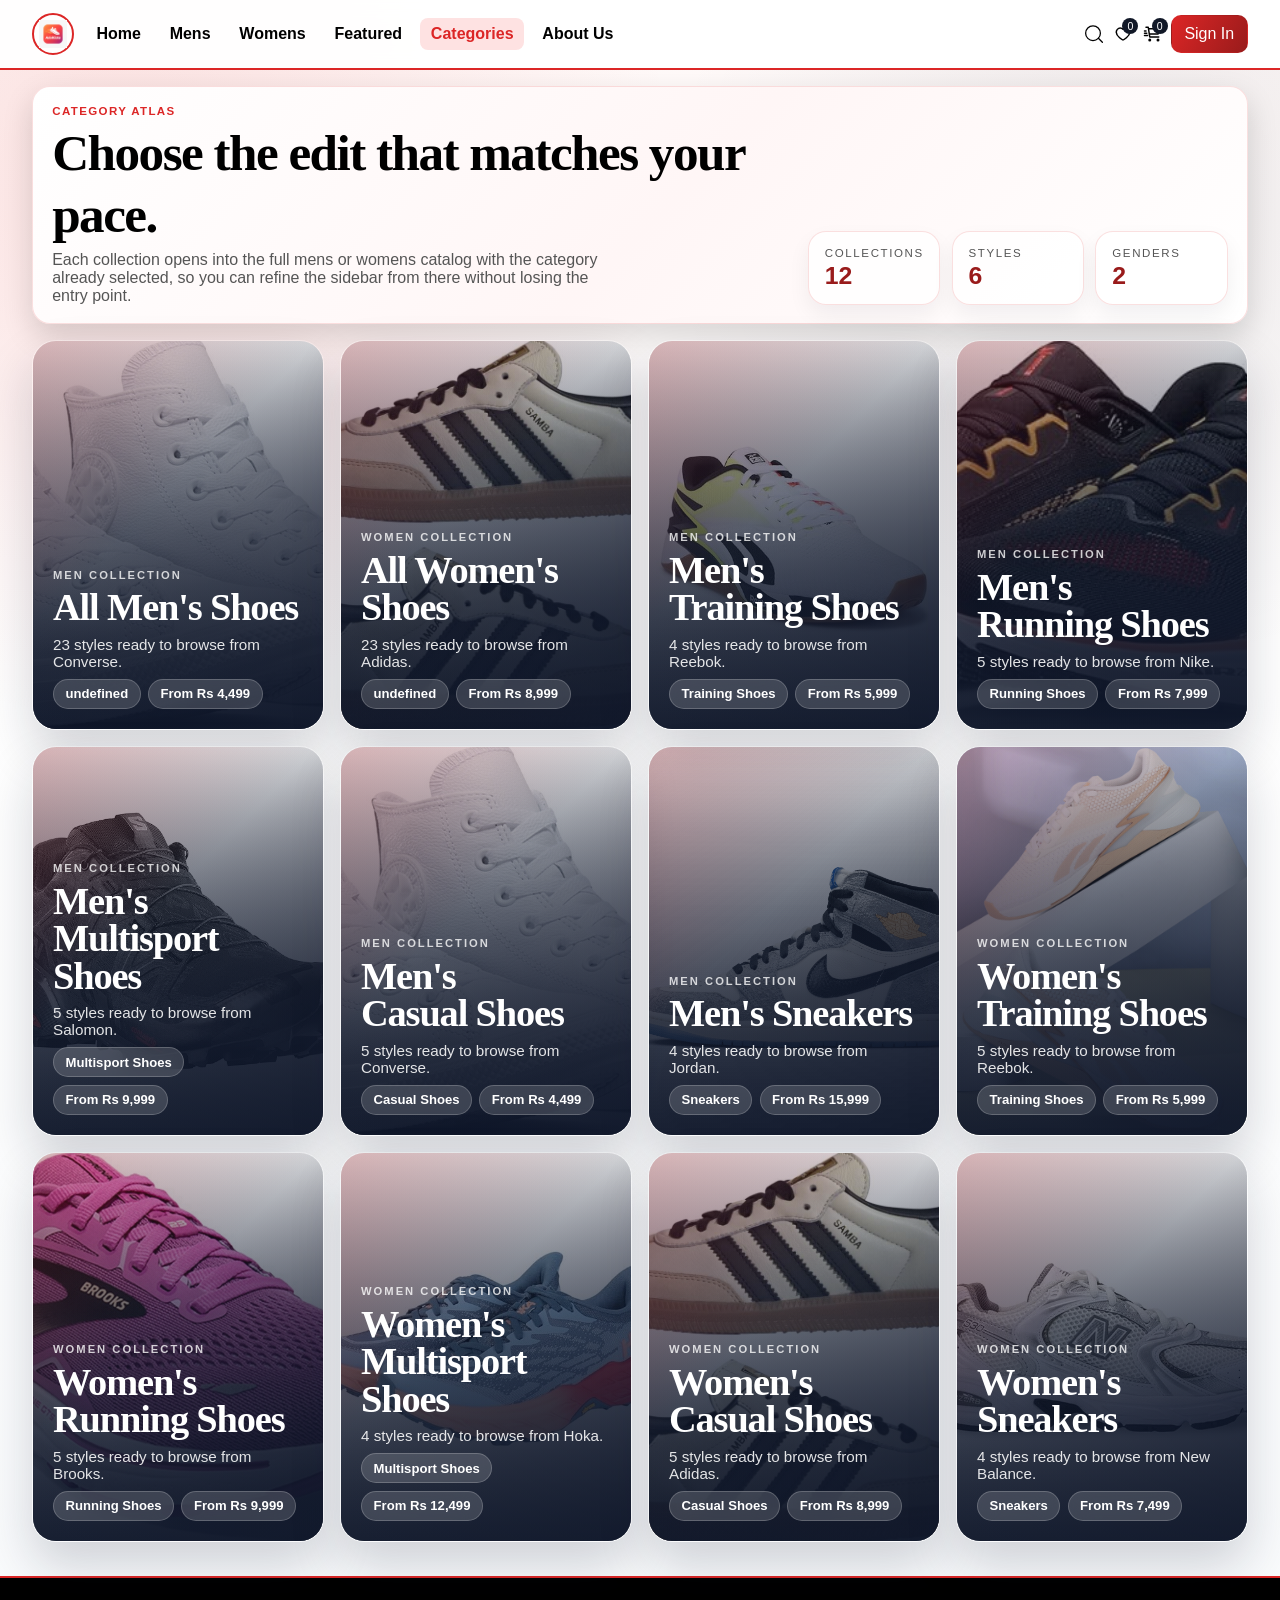
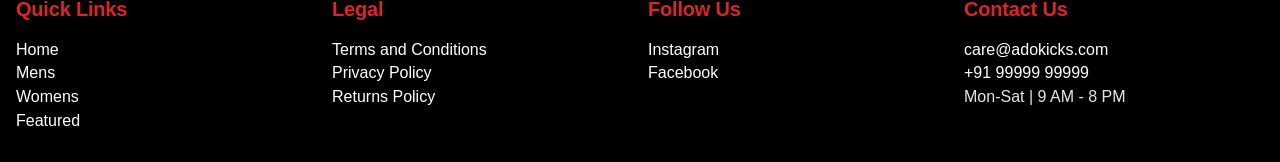
==== commit c16d1b20: "categories" ====
--- a/categories.html
+++ b/categories.html
@@ -13,12 +13,9 @@
   <a class="skip-link" href="#main-content">Skip to main content</a>
   <header id="app-header" role="banner" aria-label="Site header"></header>
   <main id="main-content" role="main" aria-label="Categories listing">
-    <section class="catalog-layout" aria-label="All shoes catalog">
-      <aside id="filter-panel" class="filter-panel" aria-label="Filter products"></aside>
-      <section id="product-grid-section" aria-label="All products">
-        <h1>All Categories</h1>
-        <div id="product-grid" class="product-grid" role="list" aria-label="All shoes results"></div>
-      </section>
+    <section id="categories-hero" class="page-hero categories-hero" aria-label="Category landing introduction"></section>
+    <section class="category-showcase" aria-label="Browse categories by gender">
+      <div id="category-grid" class="category-grid" role="list" aria-label="Category destinations"></div>
     </section>
   </main>
   <footer id="app-footer" role="contentinfo" aria-label="Site footer"></footer>
--- a/css/styles.css
+++ b/css/styles.css
@@ -720,6 +720,201 @@
   box-shadow: var(--shadow);
   padding: 1rem;
   margin-bottom: 1.2rem;
+}
+
+body[data-page="categories"] {
+  background:
+    radial-gradient(circle at 10% 10%, rgba(220, 38, 38, 0.12) 0%, rgba(220, 38, 38, 0) 28%),
+    radial-gradient(circle at 88% 12%, rgba(15, 23, 42, 0.08) 0%, rgba(15, 23, 42, 0) 24%),
+    linear-gradient(180deg, #fff9f8 0%, #ffffff 38%, #f8fafc 100%);
+}
+
+body[data-page="categories"] main {
+  max-width: min(1560px, calc(100vw - 2rem));
+}
+
+.categories-hero {
+  margin-bottom: 1rem;
+  border: 1px solid rgba(220, 38, 38, 0.14);
+  background: linear-gradient(135deg, #fff 0%, #fff6f6 52%, #ffffff 100%);
+  display: flex;
+  align-items: end;
+  justify-content: space-between;
+  gap: 1rem;
+}
+
+.categories-hero-copy {
+  max-width: 760px;
+}
+
+.categories-hero-copy h1 {
+  margin: 0;
+  font-family: "Playfair Display", Georgia, serif;
+  font-size: clamp(2rem, 4vw, 3.5rem);
+  letter-spacing: -0.03em;
+}
+
+.categories-hero-copy .page-subtitle {
+  max-width: 64ch;
+}
+
+.categories-hero-stats {
+  display: grid;
+  grid-template-columns: repeat(3, minmax(96px, 1fr));
+  gap: 0.7rem;
+  min-width: min(420px, 100%);
+}
+
+.categories-hero-stat {
+  padding: 0.9rem 1rem;
+  border-radius: 18px;
+  border: 1px solid rgba(220, 38, 38, 0.14);
+  background: rgba(255, 255, 255, 0.8);
+  box-shadow: 0 10px 22px rgba(17, 24, 39, 0.06);
+  display: grid;
+  gap: 0.2rem;
+}
+
+.categories-hero-stat .stat-label {
+  font-size: 0.72rem;
+  text-transform: uppercase;
+  letter-spacing: 0.14em;
+  color: var(--muted);
+}
+
+.categories-hero-stat strong {
+  font-size: 1.55rem;
+  color: var(--accent-dark);
+}
+
+.category-showcase {
+  margin-bottom: 1.1rem;
+}
+
+.category-grid {
+  display: grid;
+  grid-template-columns: repeat(auto-fit, minmax(250px, 1fr));
+  gap: 1rem;
+}
+
+.category-card {
+  position: relative;
+  min-height: clamp(250px, 34vw, 390px);
+  border-radius: 24px;
+  overflow: hidden;
+  color: #fff;
+  border: 1px solid rgba(255, 255, 255, 0.18);
+  box-shadow: 0 24px 50px rgba(15, 23, 42, 0.18);
+  isolation: isolate;
+  transform: translateY(0);
+  transition: transform 0.25s ease, box-shadow 0.25s ease, filter 0.25s ease;
+}
+
+.category-card::before {
+  content: "";
+  position: absolute;
+  inset: 0;
+  z-index: 0;
+  background: linear-gradient(180deg, rgba(15, 23, 42, 0.08) 0%, rgba(15, 23, 42, 0.82) 100%);
+}
+
+.category-card-image {
+  position: absolute;
+  inset: 0;
+  width: 100%;
+  height: 100%;
+  object-fit: cover;
+  object-position: center;
+  z-index: -1;
+  transform: scale(1.02);
+  transition: transform 0.35s ease, filter 0.35s ease;
+}
+
+.category-card-overlay {
+  position: absolute;
+  inset: 0;
+  z-index: 1;
+  background:
+    linear-gradient(135deg, rgba(220, 38, 38, 0.2) 0%, rgba(15, 23, 42, 0.02) 42%, rgba(15, 23, 42, 0.58) 100%),
+    linear-gradient(180deg, rgba(15, 23, 42, 0.1) 0%, rgba(15, 23, 42, 0.76) 100%);
+}
+
+.category-card-content {
+  position: relative;
+  z-index: 2;
+  height: 100%;
+  padding: 1.25rem;
+  display: grid;
+  align-content: end;
+  gap: 0.55rem;
+}
+
+.category-card-kicker {
+  margin: 0;
+  text-transform: uppercase;
+  letter-spacing: 0.18em;
+  font-size: 0.7rem;
+  font-weight: 700;
+  color: rgba(255, 255, 255, 0.78);
+}
+
+.category-card h2 {
+  margin: 0;
+  font-family: "Playfair Display", Georgia, serif;
+  font-size: clamp(1.65rem, 3vw, 2.6rem);
+  line-height: 0.98;
+  letter-spacing: -0.03em;
+  text-wrap: balance;
+}
+
+.category-card-copy {
+  margin: 0;
+  max-width: 34ch;
+  color: rgba(255, 255, 255, 0.88);
+  font-size: 0.95rem;
+}
+
+.category-card-meta {
+  display: flex;
+  flex-wrap: wrap;
+  gap: 0.45rem;
+}
+
+.category-card-pill {
+  display: inline-flex;
+  align-items: center;
+  padding: 0.42rem 0.72rem;
+  border-radius: 999px;
+  background: rgba(255, 255, 255, 0.14);
+  border: 1px solid rgba(255, 255, 255, 0.2);
+  backdrop-filter: blur(12px);
+  font-size: 0.82rem;
+  font-weight: 700;
+}
+
+.category-card:hover,
+.category-card:focus-visible {
+  transform: translateY(-8px);
+  box-shadow: 0 28px 60px rgba(15, 23, 42, 0.24);
+}
+
+.category-card:hover .category-card-image,
+.category-card:focus-visible .category-card-image {
+  transform: scale(1.07);
+  filter: saturate(1.08);
+}
+
+.category-card:focus-visible {
+  outline: 2px solid rgba(220, 38, 38, 0.35);
+  outline-offset: 3px;
+}
+
+.category-card-men .category-card-pill {
+  background: rgba(255, 255, 255, 0.16);
+}
+
+.category-card-women .category-card-pill {
+  background: rgba(255, 255, 255, 0.16);
 }
 
 .about-strip {
@@ -3382,6 +3577,28 @@
     border-radius: 999px;
   }
 
+  body[data-page="categories"] main {
+    max-width: calc(100vw - 1.5rem);
+  }
+
+  .categories-hero {
+    flex-direction: column;
+    align-items: stretch;
+  }
+
+  .categories-hero-stats {
+    min-width: 0;
+    grid-template-columns: repeat(3, minmax(0, 1fr));
+  }
+
+  .category-card {
+    min-height: 240px;
+  }
+
+  .category-card-content {
+    padding: 1rem;
+  }
+
   .cart-items {
     height: 100%;
     min-height: 0;
@@ -3426,6 +3643,15 @@
 }
 
 @media (max-width: 480px) {
+  .categories-hero-stats,
+  .category-grid {
+    grid-template-columns: 1fr;
+  }
+
+  .categories-hero-stat {
+    padding: 0.8rem 0.9rem;
+  }
+
   .product-grid,
   .featured-grid {
     grid-template-columns: 1fr;
